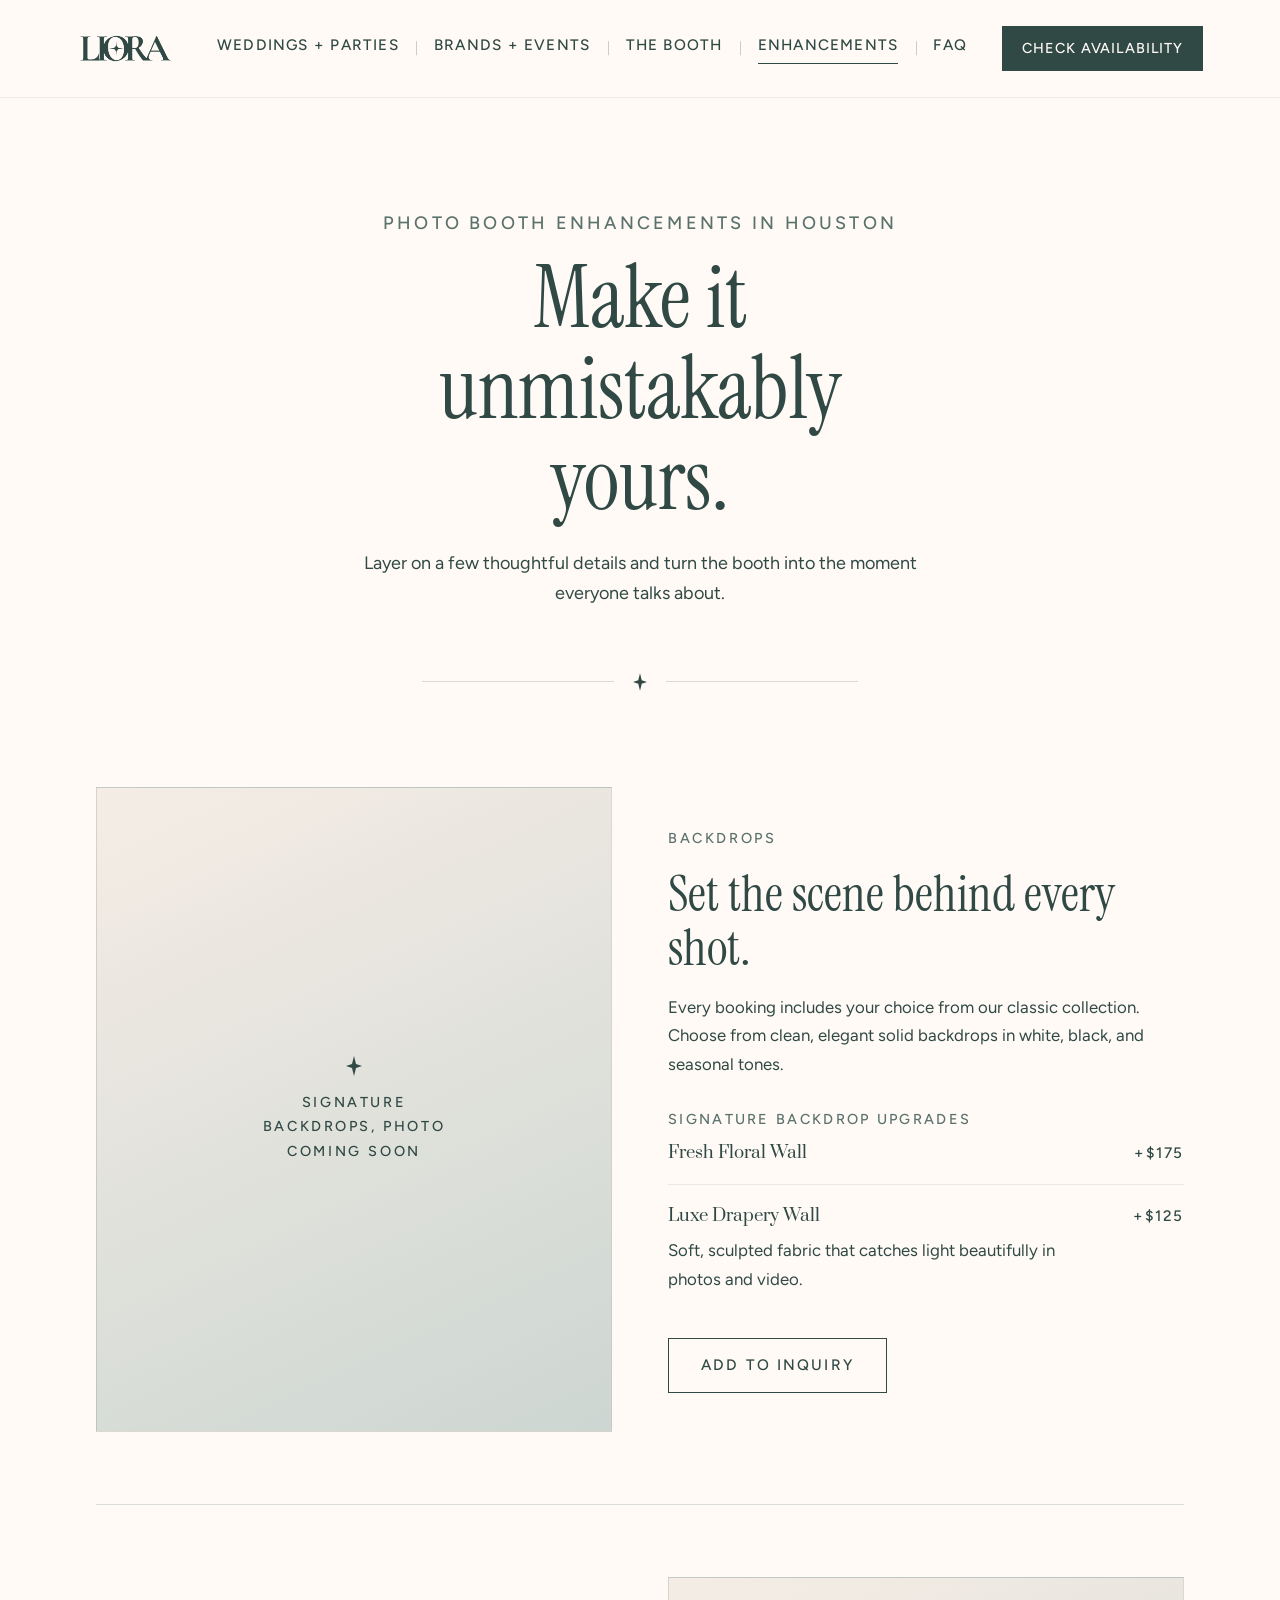
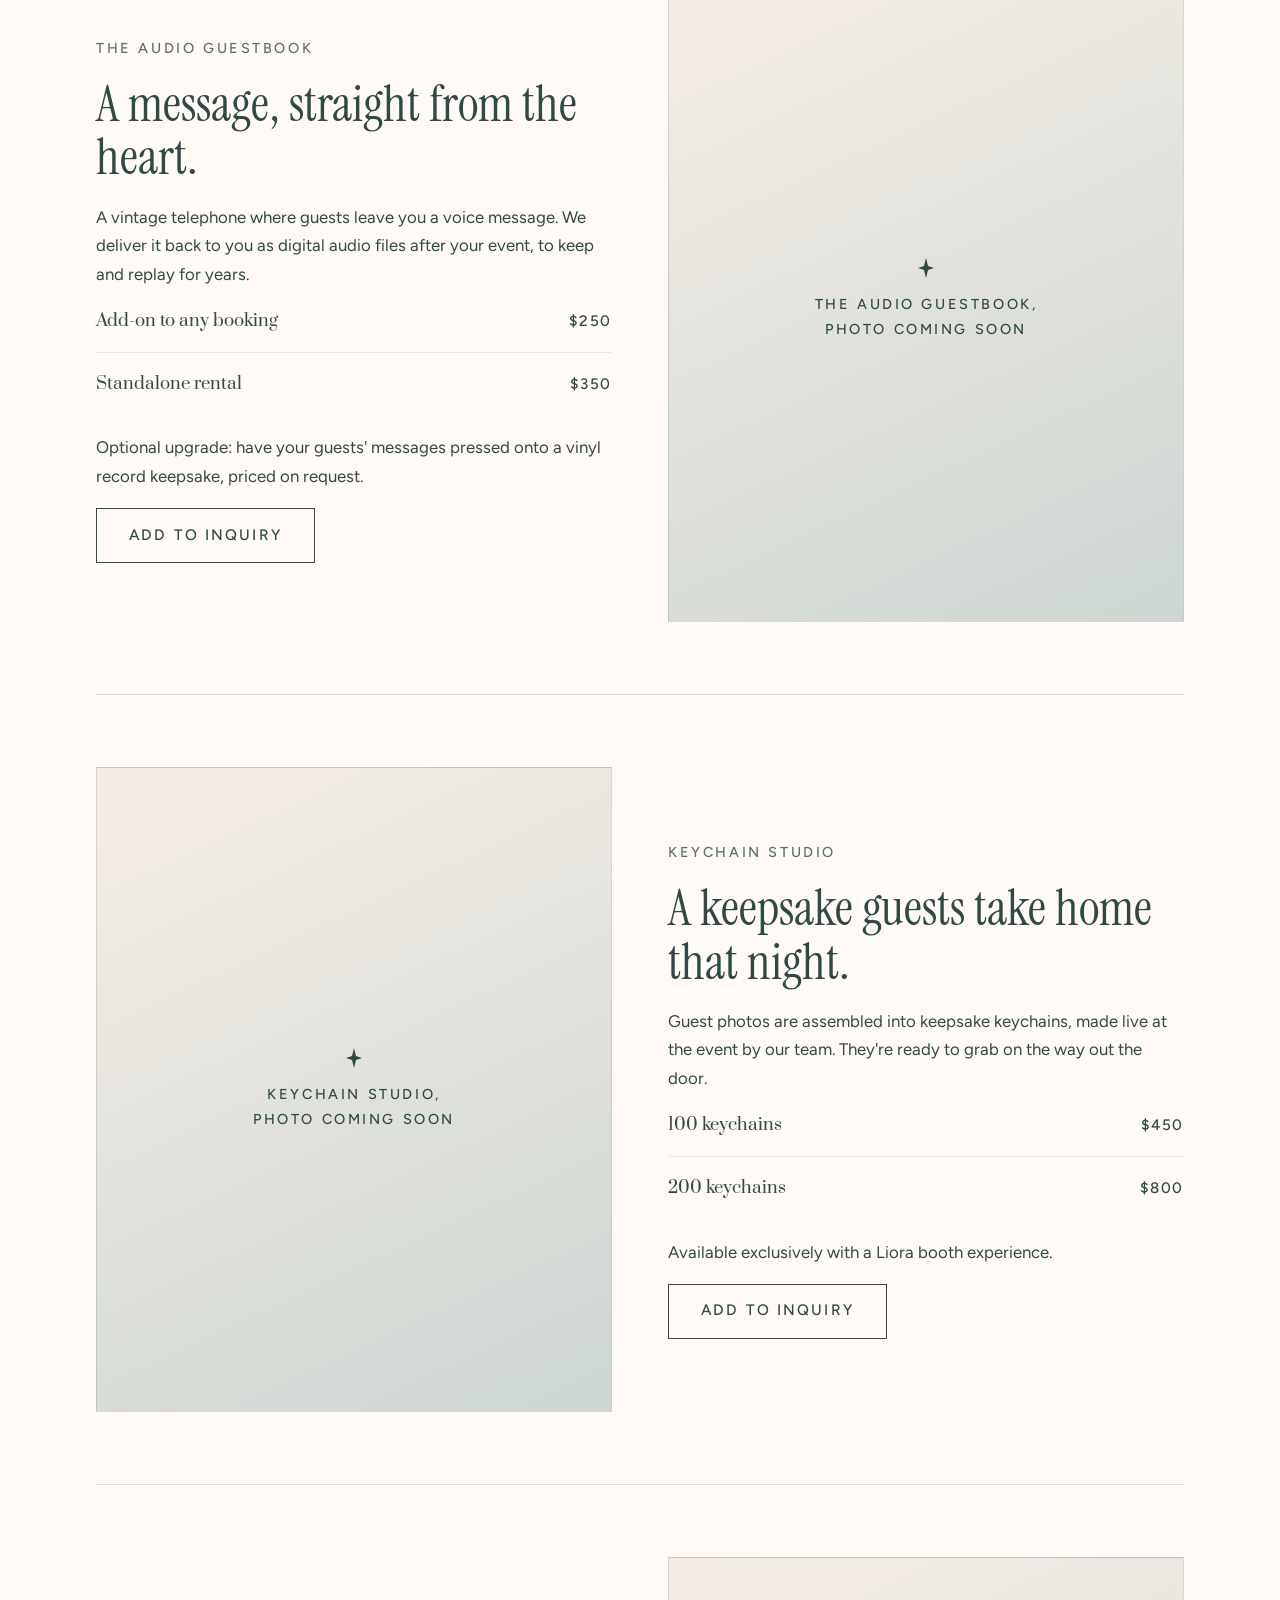
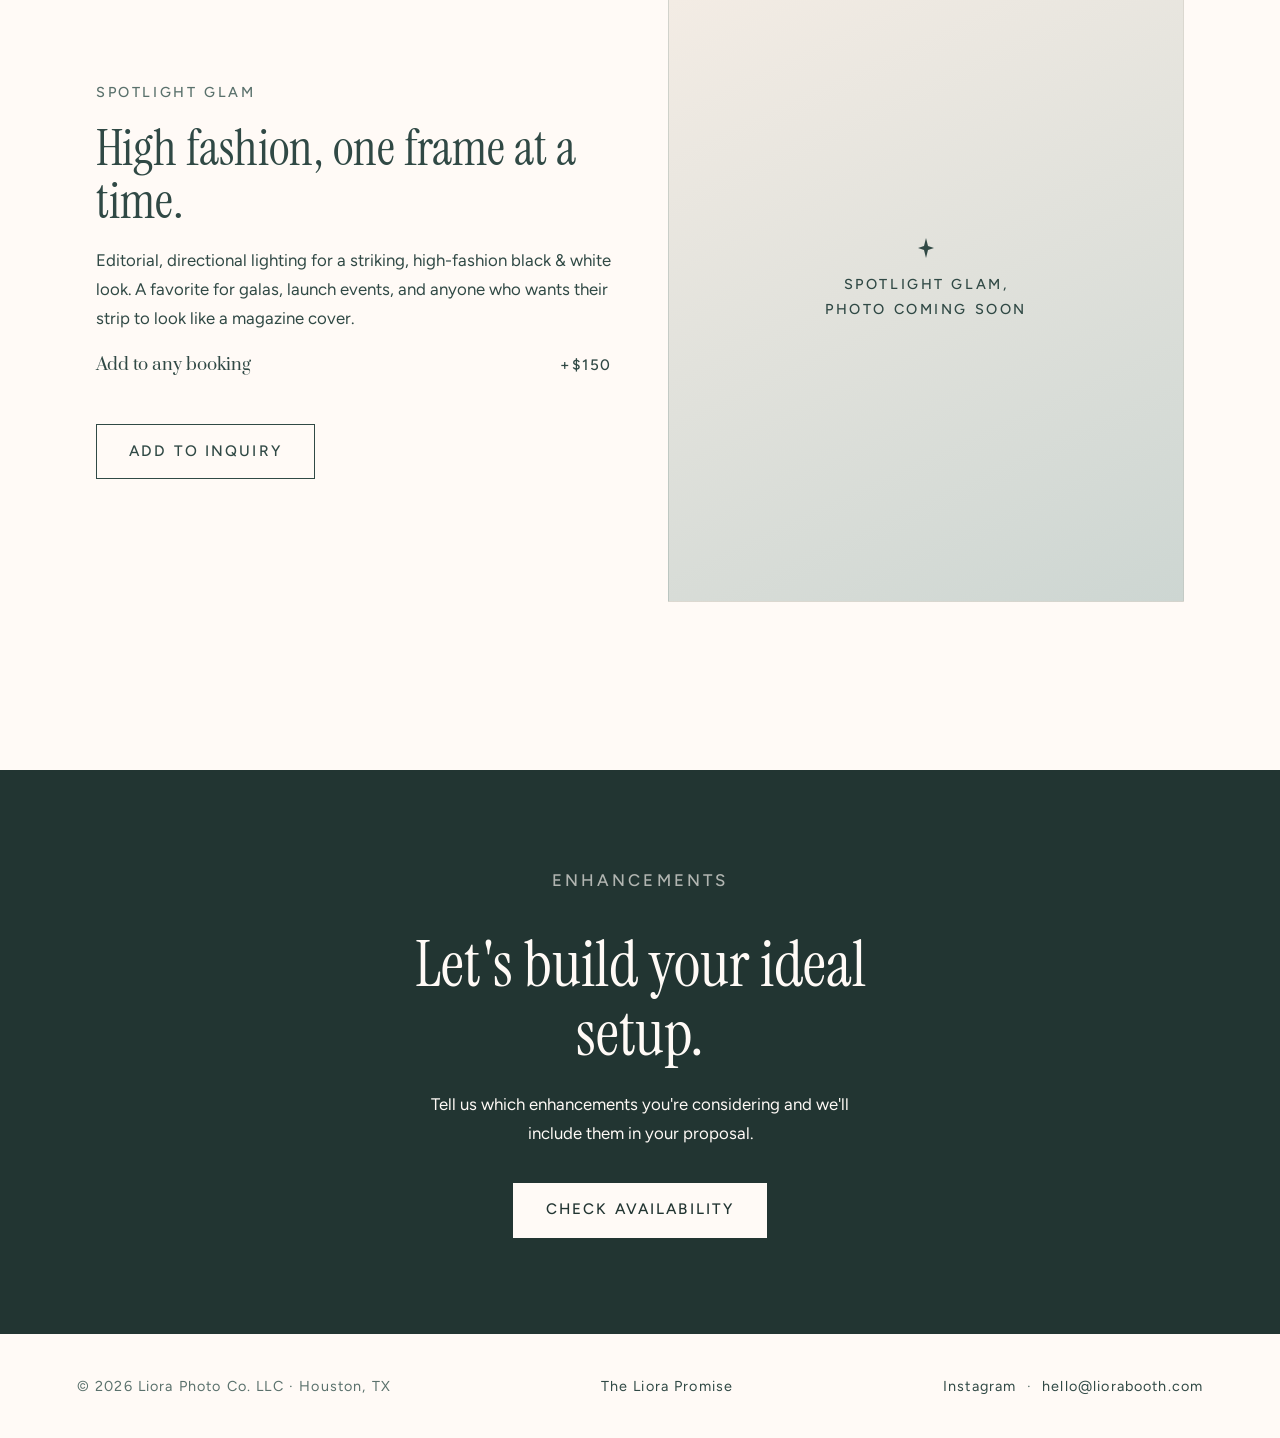
==== add-ons.html @ 831458fd "Initial commit: Liora Photo Co website Co-Authored-By: Claude Sonnet 5 <noreply@anthropic.com>" ====
<!DOCTYPE html>
<html lang="en">
<head>
<meta charset="UTF-8">
<meta name="viewport" content="width=device-width, initial-scale=1.0">
<title>Photo Booth Add-Ons Houston: Audio Guestbook, Flower Wall, Keychains | Liora Photo Co.</title>
<meta name="description" content="Customize your Houston luxury photo booth with add-ons: audio guestbook, flower wall backdrop, and keepsake keychains, all with no hidden fees.">
<meta property="og:title" content="Photo Booth Add-Ons Houston: Audio Guestbook, Flower Wall, Keychains | Liora Photo Co.">
<meta property="og:description" content="Customize your Houston luxury photo booth with add-ons: audio guestbook, flower wall backdrop, and keepsake keychains, all with no hidden fees.">
<meta property="og:type" content="website">
<!-- TODO: replace https://YOURDOMAIN.com with the live domain at deploy -->
<meta property="og:image" content="https://YOURDOMAIN.com/assets/og-image.png">
<meta name="twitter:card" content="summary_large_image">
<link rel="preconnect" href="https://fonts.googleapis.com">
<link href="https://fonts.googleapis.com/css2?family=Prata&family=Instrument+Serif:ital@0;1&family=Figtree:wght@400;500;600&display=swap" rel="stylesheet">
<link rel="stylesheet" href="styles.css">
</head>
<body>

<nav>
  <a class="nav-logo" href="index.html" aria-label="Liora Photo Co. home">
    <img src="assets/liora-logo.png" alt="Liora Photo Co. logo">
  </a>
  <div class="nav-links">
    <a href="weddings.html">Weddings + Parties</a>
    <a href="brands.html">Brands + Events</a>
    <a href="the-booth.html">The Booth</a>
    <a href="add-ons.html" aria-current="page">Enhancements</a>
    <a href="faq.html">FAQ</a>
    <a class="btn" href="contact.html">Check availability</a>
  </div>
</nav>

<header class="page-header">
  <p class="eyebrow">Photo Booth Enhancements in Houston</p>
  <h1 class="serif">Make it unmistakably yours.</h1>
  <p>Layer on a few thoughtful details and turn the booth into the moment everyone talks about.</p>
</header>

<div class="divider" aria-hidden="true">
  <svg viewBox="0 0 24 30"><path d="M12 0 L15 12 L24 15 L15 18 L12 30 L9 18 L0 15 L9 12 Z" fill="#304945"/></svg>
</div>

<section>
  <div class="enh-list">

    <div class="enh-row">
      <!-- Replace this div with <img src="..." alt="Fresh floral backdrop wall" class="enh-visual"> when photography is ready -->
      <div class="enh-visual" aria-hidden="true">
        <svg viewBox="0 0 24 30"><path d="M12 0 L15 12 L24 15 L15 18 L12 30 L9 18 L0 15 L9 12 Z" fill="#304945"/></svg>
        <span>Signature Backdrops, photo coming soon</span>
      </div>
      <div class="enh-copy">
        <p class="eyebrow">Backdrops</p>
        <h2>Set the scene behind every shot.</h2>
        <p>Every booking includes your choice from our classic collection. Choose from clean, elegant solid backdrops in white, black, and seasonal tones.</p>

        <p class="sub-label">Signature Backdrop Upgrades</p>
        <div class="enh-tiers">
          <div class="enh-tier">
            <div class="enh-tier-name">Fresh Floral Wall</div>
            <div class="enh-tier-price">+$175</div>
          </div>
          <div class="enh-tier">
            <div class="enh-tier-name">
              Luxe Drapery Wall
              <span class="sub">Soft, sculpted fabric that catches light beautifully in photos and video.</span>
            </div>
            <div class="enh-tier-price">+$125</div>
          </div>
        </div>

        <a class="btn btn-ghost" href="contact.html">Add to inquiry</a>
      </div>
    </div>

    <div class="enh-row">
      <!-- Replace this div with <img src="..." alt="Vintage audio guestbook telephone" class="enh-visual"> when photography is ready -->
      <div class="enh-visual" aria-hidden="true">
        <svg viewBox="0 0 24 30"><path d="M12 0 L15 12 L24 15 L15 18 L12 30 L9 18 L0 15 L9 12 Z" fill="#304945"/></svg>
        <span>The Audio Guestbook, photo coming soon</span>
      </div>
      <div class="enh-copy">
        <p class="eyebrow">The Audio Guestbook</p>
        <h2>A message, straight from the heart.</h2>
        <p>A vintage telephone where guests leave you a voice message. We deliver it back to you as digital audio files after your event, to keep and replay for years.</p>

        <div class="enh-tiers">
          <div class="enh-tier">
            <div class="enh-tier-name">Add-on to any booking</div>
            <div class="enh-tier-price">$250</div>
          </div>
          <div class="enh-tier">
            <div class="enh-tier-name">Standalone rental</div>
            <div class="enh-tier-price">$350</div>
          </div>
        </div>
        <p class="enh-note">Optional upgrade: have your guests' messages pressed onto a vinyl record keepsake, priced on request.</p>

        <a class="btn btn-ghost" href="contact.html">Add to inquiry</a>
      </div>
    </div>

    <div class="enh-row">
      <!-- Replace this div with <img src="..." alt="Keychain Studio keepsakes" class="enh-visual"> when photography is ready -->
      <div class="enh-visual" aria-hidden="true">
        <svg viewBox="0 0 24 30"><path d="M12 0 L15 12 L24 15 L15 18 L12 30 L9 18 L0 15 L9 12 Z" fill="#304945"/></svg>
        <span>Keychain Studio, photo coming soon</span>
      </div>
      <div class="enh-copy">
        <p class="eyebrow">Keychain Studio</p>
        <h2>A keepsake guests take home that night.</h2>
        <p>Guest photos are assembled into keepsake keychains, made live at the event by our team. They're ready to grab on the way out the door.</p>

        <div class="enh-tiers">
          <div class="enh-tier">
            <div class="enh-tier-name">100 keychains</div>
            <div class="enh-tier-price">$450</div>
          </div>
          <div class="enh-tier">
            <div class="enh-tier-name">200 keychains</div>
            <div class="enh-tier-price">$800</div>
          </div>
        </div>
        <p class="enh-note">Available exclusively with a Liora booth experience.</p>

        <a class="btn btn-ghost" href="contact.html">Add to inquiry</a>
      </div>
    </div>

    <div class="enh-row">
      <!-- Replace this div with <img src="..." alt="Spotlight Glam editorial lighting" class="enh-visual"> when photography is ready -->
      <div class="enh-visual" aria-hidden="true">
        <svg viewBox="0 0 24 30"><path d="M12 0 L15 12 L24 15 L15 18 L12 30 L9 18 L0 15 L9 12 Z" fill="#304945"/></svg>
        <span>Spotlight Glam, photo coming soon</span>
      </div>
      <div class="enh-copy">
        <p class="eyebrow">Spotlight Glam</p>
        <h2>High fashion, one frame at a time.</h2>
        <p>Editorial, directional lighting for a striking, high-fashion black &amp; white look. A favorite for galas, launch events, and anyone who wants their strip to look like a magazine cover.</p>

        <div class="enh-tiers">
          <div class="enh-tier">
            <div class="enh-tier-name">Add to any booking</div>
            <div class="enh-tier-price">+$150</div>
          </div>
        </div>

        <a class="btn btn-ghost" href="contact.html">Add to inquiry</a>
      </div>
    </div>

  </div>
</section>

<section class="cta-band">
  <p class="eyebrow">Enhancements</p>
  <h2>Let's build your ideal setup.</h2>
  <p>Tell us which enhancements you're considering and we'll include them in your proposal.</p>
  <a class="btn" href="contact.html">Check availability</a>
</section>

<footer>
  <span>© 2026 Liora Photo Co. LLC · Houston, TX</span>
  <span><a href="index.html#liora-promise">The Liora Promise</a></span>
  <span><a href="#">Instagram</a> &nbsp;·&nbsp; <a href="mailto:hello@liorabooth.com">hello@liorabooth.com</a></span>
</footer>

</body>
</html>
---- styles.css ----
/* ==========================================================================
   Liora Photo Co. — shared styles
   ========================================================================== */
:root {
  --green: #304945;
  --green-deep: #223532;
  --cream: #fffaf6;
  --cream-dim: #f5ede5;
  --sage: #8fa39e;
  --ink-muted: #5a716c;
  --font-display: 'Instrument Serif', serif;
  --font-serif: 'Prata', serif;
}
* { margin: 0; padding: 0; box-sizing: border-box; }
html { scroll-behavior: smooth; }
body {
  background: var(--cream);
  color: var(--green);
  font-family: 'Figtree', sans-serif;
  font-weight: 400;
  font-size: 1.05rem;
  line-height: 1.7;
  -webkit-font-smoothing: antialiased;
  overflow-x: hidden;
}
.serif { font-family: 'Prata', serif; font-weight: 400; }
.eyebrow {
  font-size: 0.9rem;
  letter-spacing: 0.18em;
  text-transform: uppercase;
  font-weight: 500;
  color: var(--ink-muted);
}

/* ---------- NAV ---------- */
nav {
  display: flex;
  justify-content: space-between;
  align-items: center;
  padding: 1.6rem 6vw;
  position: sticky;
  top: 0;
  background: rgba(255,250,246,0.92);
  backdrop-filter: blur(8px);
  z-index: 50;
  border-bottom: 1px solid rgba(48,73,69,0.08);
}
.nav-logo {
  display: flex;
  align-items: center;
  text-decoration: none;
}
.nav-logo img {
  height: 1.9rem;
  width: auto;
  display: block;
}
.nav-links { display: flex; gap: 2.2rem; align-items: center; }
.nav-links a {
  color: var(--green);
  text-decoration: none;
  font-size: 0.95rem;
  letter-spacing: 0.08em;
  text-transform: uppercase;
  font-weight: 500;
  position: relative;
  padding-bottom: 0.3rem;
  white-space: nowrap;
}
.nav-links a:not(.btn):not(:first-child)::before {
  content: '';
  position: absolute;
  left: -1.1rem;
  top: 50%;
  transform: translateY(-50%);
  width: 1px;
  height: 0.85rem;
  background: rgba(48,73,69,0.25);
}
.nav-links a:not(.btn)[aria-current="page"] {
  border-bottom: 1px solid var(--green);
}
.nav-links a.btn { color: var(--cream); }
.nav-links a.btn:hover { color: var(--green); }
.nav-links .btn { padding: 0.6rem 1.2rem; font-size: 0.9rem; letter-spacing: 0.06em; }
.btn {
  display: inline-block;
  background: var(--green);
  color: var(--cream);
  padding: 0.85rem 2rem;
  text-decoration: none;
  font-size: 0.95rem;
  letter-spacing: 0.14em;
  text-transform: uppercase;
  font-weight: 500;
  border: 1px solid var(--green);
  transition: background 0.3s, color 0.3s;
}
.btn:hover { background: transparent; color: var(--green); }
.btn-ghost {
  background: transparent;
  color: var(--green);
}
.btn-ghost:hover { background: var(--green); color: var(--cream); }

/* ---------- HERO (home) ---------- */
.hero {
  min-height: 88vh;
  display: flex;
  flex-direction: column;
  justify-content: center;
  align-items: center;
  text-align: center;
  padding: 4rem 6vw 5rem;
  position: relative;
}
.hero-logo {
  width: clamp(15rem, 42vw, 30rem);
  height: auto;
  display: block;
}
.hero-tag {
  margin-top: 1.8rem;
  font-size: clamp(1.05rem, 2vw, 1.2rem);
  max-width: 34rem;
  color: var(--green);
}
.hero-loc {
  margin-top: 0.8rem;
}
.hero-cta { margin-top: 2.6rem; display: flex; gap: 1rem; flex-wrap: wrap; justify-content: center; }

/* ---------- HERO FORK (home — choose your path) ---------- */
.hero-fork {
  margin-top: 3.2rem;
  display: grid;
  grid-template-columns: 1fr 1fr;
  gap: 1.4rem;
  width: 100%;
  max-width: 44rem;
}
.fork-card {
  border: 1px solid rgba(48,73,69,0.25);
  padding: 2.4rem 1.6rem;
  text-decoration: none;
  color: var(--green);
  display: flex;
  flex-direction: column;
  align-items: center;
  gap: 0.6rem;
  transition: background 0.3s, color 0.3s, border-color 0.3s;
}
.fork-card h3 {
  font-size: clamp(1.3rem, 2.6vw, 1.7rem);
  font-weight: 400;
}
.fork-card .fork-sub {
  font-size: 0.95rem;
  line-height: 1.5;
  text-align: center;
  max-width: 19rem;
}
.fork-card .fork-arrow {
  margin-top: 0.4rem;
  font-size: 0.95rem;
  letter-spacing: 0.06em;
  transition: transform 0.3s;
}
.fork-card:hover {
  background: var(--green);
  color: var(--cream);
  border-color: var(--green);
}
.fork-card:hover .eyebrow { color: rgba(255,250,246,0.72); }
.fork-card:hover .fork-arrow { transform: translateX(4px); }

/* ---------- STAR DIVIDER ---------- */
.divider {
  display: flex;
  align-items: center;
  justify-content: center;
  gap: 1.2rem;
  padding: 0 6vw;
}
.divider::before, .divider::after {
  content: '';
  height: 1px;
  background: rgba(48,73,69,0.18);
  flex: 1;
  max-width: 12rem;
}
.divider svg { width: 14px; height: 18px; flex-shrink: 0; }

/* ---------- MARQUEE (reusable infinite scroller) ---------- */
.marquee {
  overflow: hidden;
  background: var(--green);
  padding: 1.3rem 0;
}
.marquee-track {
  display: flex;
  width: max-content;
  animation: marquee-scroll 30s linear infinite;
}
.marquee:hover .marquee-track,
.marquee:focus-within .marquee-track {
  animation-play-state: paused;
}
.marquee-item {
  display: flex;
  align-items: center;
  flex-shrink: 0;
  font-family: var(--font-display);
  font-style: italic;
  font-size: clamp(1.3rem, 2.8vw, 2rem);
  color: var(--cream);
  padding-right: 2.5rem;
  white-space: nowrap;
}
@keyframes marquee-scroll {
  from { transform: translateX(0); }
  to { transform: translateX(-50%); }
}

/* ---------- CLIENT REVIEWS (dark band, disabled until real reviews exist) ---------- */
.reviews-marquee { background: var(--green-deep); padding: 5.5rem 0; }
.reviews-marquee .section-head .eyebrow { color: rgba(255,250,246,0.7); }
.reviews-marquee .section-head h2 { color: var(--cream); }
.reviews-marquee .marquee { background: transparent; padding: 1rem 0 0; }
.review-slide {
  font-family: var(--font-serif);
  font-size: 1.15rem;
  line-height: 1.5;
  color: var(--cream);
  padding: 0 3rem;
  max-width: 32rem;
  flex-shrink: 0;
  white-space: normal;
}
.review-slide .attribution {
  display: block;
  margin-top: 0.9rem;
  font-family: 'Figtree', sans-serif;
  font-weight: 500;
  font-size: 0.9rem;
  letter-spacing: 0.14em;
  text-transform: uppercase;
  color: rgba(255,250,246,0.7);
}

/* ---------- SECTIONS ---------- */
section { padding: 6rem 6vw; }
.section-head { text-align: center; margin-bottom: 3.5rem; }
.section-head h2 {
  font-family: var(--font-display);
  font-size: clamp(2.2rem, 5.5vw, 4.2rem);
  line-height: 1.05;
  margin-top: 0.9rem;
  font-weight: 400;
}

/* ---------- PAGE HEADER (interior pages) ---------- */
.page-header {
  padding: 5.5rem 6vw 4rem;
  text-align: center;
  max-width: 46rem;
  margin: 0 auto;
}
.page-header h1 {
  font-family: var(--font-display);
  font-weight: 400;
  font-size: clamp(2.8rem, 7vw, 5.4rem);
  margin-top: 0.9rem;
  line-height: 1.05;
}
.page-header p {
  margin-top: 1.4rem;
  font-size: clamp(1.05rem, 1.6vw, 1.125rem);
}

/* ---------- GIANT WORD HERO (faq) ---------- */
.giant-hero {
  padding: 5rem 6vw 3rem;
  text-align: center;
}
.giant-hero .giant-word {
  font-family: var(--font-display);
  font-weight: 400;
  font-size: clamp(5.5rem, 26vw, 14rem);
  line-height: 0.85;
  color: var(--green);
}
.giant-hero .giant-subhead {
  font-family: var(--font-serif);
  font-weight: 400;
  font-size: clamp(1.5rem, 3.4vw, 2.2rem);
  margin-top: 1.2rem;
}
.giant-hero .giant-lead {
  margin-top: 1.3rem;
  max-width: 34rem;
  margin-left: auto;
  margin-right: auto;
  font-size: 1.05rem;
}

/* ---------- SPLIT HERO (image/text hero, e.g. contact) ---------- */
.split-hero {
  display: grid;
  grid-template-columns: 1fr 1fr;
  min-height: 62vh;
}
.split-hero-content {
  display: flex;
  flex-direction: column;
  justify-content: center;
  padding: 4rem 5vw;
}
.split-hero-content h1 {
  font-family: var(--font-display);
  font-weight: 400;
  font-size: clamp(2.6rem, 6vw, 4.8rem);
  line-height: 1.05;
  margin-top: 0.6rem;
}
.split-hero-content p {
  margin-top: 1.3rem;
  max-width: 30rem;
  font-size: 1.05rem;
}
.split-hero-visual {
  background: linear-gradient(155deg, var(--cream-dim), #cdd6d2);
  display: flex;
  flex-direction: column;
  align-items: center;
  justify-content: center;
  gap: 0.9rem;
  text-align: center;
  padding: 2rem;
  border-left: 1px solid rgba(48,73,69,0.12);
}
.split-hero-visual svg { width: 18px; height: 22px; }
.split-hero-visual span {
  font-size: 0.9rem;
  font-weight: 500;
  letter-spacing: 0.18em;
  text-transform: uppercase;
  color: var(--green);
  max-width: 16rem;
}

/* ---------- THE BOOTH ---------- */
.booth {
  display: grid;
  grid-template-columns: 1fr 1fr;
  gap: 4rem;
  align-items: center;
  max-width: 68rem;
  margin: 0 auto;
}
.booth-visual {
  aspect-ratio: 3 / 4;
  background: linear-gradient(160deg, var(--cream-dim), #e8ddd0);
  display: flex;
  align-items: center;
  justify-content: center;
  position: relative;
  border: 1px solid rgba(48,73,69,0.12);
}
.booth-visual span {
  font-size: 0.9rem;
  font-weight: 500;
  letter-spacing: 0.18em;
  text-transform: uppercase;
  color: var(--green);
}
.booth-copy h2 {
  font-family: var(--font-display);
  font-size: clamp(2.1rem, 4.6vw, 3.4rem);
  font-weight: 400;
  margin: 0.9rem 0 1.4rem;
  line-height: 1.08;
}
.booth-copy p { margin-bottom: 1.2rem; max-width: 30rem; }
.booth-points { list-style: none; margin: 1.8rem 0 2.2rem; }
.booth-points li {
  display: flex;
  gap: 0.8rem;
  align-items: baseline;
  margin-bottom: 0.7rem;
  font-size: 1.05rem;
}
.booth-points svg { width: 10px; height: 13px; flex-shrink: 0; transform: translateY(1px); }

/* ---------- SPEC LIST (the booth page) ---------- */
.specs {
  max-width: 68rem;
  margin: 0 auto;
  display: grid;
  grid-template-columns: repeat(2, 1fr);
  gap: 3rem 4rem;
}
.spec-item { border-top: 1px solid rgba(48,73,69,0.16); padding-top: 1rem; }
.spec-item h4 {
  font-family: 'Prata', serif;
  font-weight: 400;
  font-size: 1.1rem;
  margin-bottom: 0.5rem;
}
.spec-item p { font-size: 1.05rem; }

/* ---------- GALLERY STRIPS ---------- */
.strips-wrap { background: var(--green); }
.strips-wrap .eyebrow { color: rgba(255,250,246,0.7); }
.strips-wrap h2 { color: var(--cream); }
.strips {
  display: flex;
  gap: 2rem;
  justify-content: center;
  flex-wrap: wrap;
}
.strip {
  background: var(--cream);
  padding: 0.6rem 0.6rem 1.6rem;
  display: flex;
  flex-direction: column;
  gap: 0.55rem;
  width: 9.5rem;
  box-shadow: 0 12px 30px rgba(0,0,0,0.22);
}
.strip:nth-child(1) { transform: rotate(-2.5deg); }
.strip:nth-child(2) { transform: rotate(1.5deg) translateY(14px); }
.strip:nth-child(3) { transform: rotate(-1deg); }
.strip:nth-child(4) { transform: rotate(2.5deg) translateY(10px); }
.frame {
  aspect-ratio: 1 / 1;
  background: linear-gradient(150deg, #dcd2c6, #c9bcae);
  display: flex;
  align-items: center;
  justify-content: center;
}
.frame.bw { background: linear-gradient(150deg, #d8d8d6, #b9b9b6); }
.strip-label {
  text-align: center;
  font-size: 0.9rem;
  letter-spacing: 0.1em;
  text-transform: uppercase;
  color: var(--green);
  margin-top: 0.2rem;
  font-weight: 500;
}

/* ---------- EXPERIENCE / PACKAGES ---------- */
.pkgs {
  display: grid;
  grid-template-columns: repeat(3, 1fr);
  gap: 2rem;
  max-width: 68rem;
  margin: 0 auto;
}
.pkg {
  border: 1px solid rgba(48,73,69,0.16);
  padding: 2.6rem 2.2rem;
  text-align: center;
  display: flex;
  flex-direction: column;
  transition: border-color 0.3s;
}
.pkg:hover { border-color: var(--green); }
.pkg h3 {
  font-family: 'Prata', serif;
  font-weight: 400;
  font-size: 1.25rem;
  letter-spacing: 0.08em;
  margin: 0.8rem 0 0.4rem;
}
.pkg .for {
  font-size: 0.9rem;
  font-weight: 500;
  letter-spacing: 0.1em;
  text-transform: uppercase;
  color: var(--ink-muted);
  margin-bottom: 1.4rem;
}
.pkg ul {
  list-style: none;
  font-size: 1.05rem;
  font-weight: 500;
  margin-bottom: 2rem;
  flex: 1;
}
.pkg li { padding: 0.45rem 0; border-bottom: 1px solid rgba(48,73,69,0.08); }
.pkg li:last-child { border-bottom: none; }
.pkg .from {
  font-size: 0.95rem;
  letter-spacing: 0.1em;
  text-transform: uppercase;
  margin-bottom: 1.2rem;
  color: var(--green);
  font-weight: 500;
}
.pkg .scope-note {
  font-size: 1.05rem;
  margin-top: -0.7rem;
  margin-bottom: 1.2rem;
}

/* ---------- PACKAGE CARD (editorial: pill tab + footer band) ---------- */
.pkg-card {
  position: relative;
  margin-top: 1.2rem;
  border: 1px solid rgba(48,73,69,0.35);
  border-radius: 1.5rem;
  display: flex;
  flex-direction: column;
  background: var(--cream);
  transition: border-color 0.3s;
}
.pkg-card:hover { border-color: var(--green); }
.pkg-tab {
  position: absolute;
  top: 0;
  left: 50%;
  transform: translate(-50%, -50%);
  background: var(--cream);
  border: 1px solid var(--green);
  border-radius: 999px;
  padding: 0.55rem 1.5rem;
  font-family: var(--font-serif);
  font-size: 1rem;
  white-space: nowrap;
  color: var(--green);
  z-index: 2;
}
.pkg-card-body {
  padding: 2.8rem 2.2rem 2rem;
  display: flex;
  flex-direction: column;
  flex: 1;
  text-align: center;
}
.pkg-card-body .for {
  font-size: 0.9rem;
  font-weight: 500;
  letter-spacing: 0.1em;
  text-transform: uppercase;
  color: var(--ink-muted);
  margin-bottom: 1.4rem;
}
.pkg-card-body ul { list-style: none; font-size: 1.05rem; font-weight: 500; margin-bottom: 2rem; flex: 1; }
.pkg-card-body li { padding: 0.45rem 0; border-bottom: 1px solid rgba(48,73,69,0.08); }
.pkg-card-body li:last-child { border-bottom: none; }
.pkg-card-body .proposal-line {
  font-size: 1.05rem;
  font-family: var(--font-serif);
  margin-bottom: 0.5rem;
}
.pkg-card-body .scope-note {
  font-size: 1.05rem;
  margin-bottom: 1.4rem;
}
.pkg-footer-band {
  background: var(--green);
  color: var(--cream);
  text-align: center;
  padding: 0.9rem 1rem;
  font-size: 0.95rem;
  letter-spacing: 0.14em;
  text-transform: uppercase;
  font-weight: 500;
  border-bottom-left-radius: 1.4rem;
  border-bottom-right-radius: 1.4rem;
}

/* ---------- LIORA PROMISE ---------- */
.promise {
  display: grid;
  grid-template-columns: repeat(3, 1fr);
  gap: 3rem;
  max-width: 68rem;
  margin: 0 auto;
}
.promise-item { text-align: center; }
.promise-item svg { width: 14px; height: 18px; margin: 0 auto 1.2rem; display: block; }
.promise-item h3 {
  font-family: 'Prata', serif;
  font-weight: 400;
  font-size: 1.2rem;
  margin-bottom: 0.8rem;
}
.promise-item p { font-size: 1.05rem; max-width: 22rem; margin: 0 auto; }

/* ---------- ENHANCEMENTS ---------- */
.enh-list { max-width: 68rem; margin: 0 auto; }
.enh-row {
  display: grid;
  grid-template-columns: 1fr 1fr;
  gap: 3.5rem;
  align-items: center;
  padding: 4.5rem 0;
}
.enh-row:first-child { padding-top: 0; }
.enh-row + .enh-row { border-top: 1px solid rgba(48,73,69,0.16); }
.enh-row:nth-of-type(even) .enh-visual { order: 2; }
.enh-visual {
  aspect-ratio: 4 / 5;
  width: 100%;
  display: flex;
  flex-direction: column;
  align-items: center;
  justify-content: center;
  gap: 0.9rem;
  text-align: center;
  padding: 1.5rem;
  background: linear-gradient(155deg, var(--cream-dim), #cdd6d2);
  border: 1px solid rgba(48,73,69,0.12);
  object-fit: cover;
}
.enh-visual svg { width: 16px; height: 20px; flex-shrink: 0; }
.enh-visual span {
  font-size: 0.9rem;
  font-weight: 500;
  letter-spacing: 0.18em;
  text-transform: uppercase;
  color: var(--green);
  max-width: 14rem;
}
.enh-copy h2 {
  font-family: var(--font-display);
  font-weight: 400;
  font-size: clamp(2rem, 4.2vw, 3.1rem);
  line-height: 1.08;
  margin: 0.7rem 0 1.1rem;
}
.enh-copy p { margin-bottom: 1.1rem; max-width: 40rem; }
.enh-copy .sub-label {
  font-size: 0.9rem;
  font-weight: 500;
  letter-spacing: 0.16em;
  text-transform: uppercase;
  color: var(--ink-muted);
  margin: 1.8rem 0 0.4rem;
}
.enh-tiers { margin: 0.4rem 0 1.8rem; }
.enh-tier {
  display: flex;
  justify-content: space-between;
  align-items: baseline;
  gap: 1.5rem;
  padding: 1rem 0;
  border-top: 1px solid rgba(48,73,69,0.1);
}
.enh-tier:first-child { border-top: none; padding-top: 0; }
.enh-tier-name {
  font-family: 'Prata', serif;
  font-weight: 400;
  font-size: 1.05rem;
}
.enh-tier-name span.sub {
  display: block;
  font-family: 'Figtree', sans-serif;
  font-weight: 400;
  font-size: 1.05rem;
  margin-top: 0.35rem;
  letter-spacing: normal;
  text-transform: none;
}
.enh-tier-price {
  font-size: 0.95rem;
  letter-spacing: 0.1em;
  text-transform: uppercase;
  font-weight: 500;
  white-space: nowrap;
  padding-top: 0.2rem;
}
.enh-note { font-size: 1.05rem; margin-top: -0.6rem; margin-bottom: 1.6rem; }

/* ---------- HOW TO BOOK (steps) ---------- */
.steps {
  display: grid;
  grid-template-columns: repeat(3, 1fr);
  gap: 3rem;
  max-width: 68rem;
  margin: 0 auto;
  counter-reset: step;
}
.step { text-align: center; position: relative; }
.step-num {
  width: 2.6rem;
  height: 2.6rem;
  border: 1px solid var(--green);
  border-radius: 50%;
  display: flex;
  align-items: center;
  justify-content: center;
  margin: 0 auto 1.2rem;
  font-family: 'Prata', serif;
  font-size: 1.05rem;
}
.step h3 {
  font-family: 'Prata', serif;
  font-weight: 400;
  font-size: 1.2rem;
  margin-bottom: 0.6rem;
}
.step p { font-size: 1.05rem; max-width: 20rem; margin: 0 auto; }

/* ---------- FAQ ACCORDION ---------- */
.faq-list { max-width: 44rem; margin: 0 auto; }
.faq-item {
  border-bottom: 1px solid rgba(48,73,69,0.16);
  padding: 1.6rem 0;
}
.faq-item summary {
  font-family: 'Prata', serif;
  font-size: 1.1rem;
  cursor: pointer;
  list-style: none;
  display: flex;
  justify-content: space-between;
  align-items: center;
  gap: 1rem;
}
.faq-item summary::-webkit-details-marker { display: none; }
.faq-item summary::after {
  content: '+';
  font-family: 'Figtree', sans-serif;
  font-size: 1.4rem;
  font-weight: 400;
  flex-shrink: 0;
  transition: transform 0.25s;
}
.faq-item[open] summary::after { transform: rotate(45deg); }
.faq-item p {
  margin-top: 1rem;
  font-size: 1.05rem;
  max-width: 38rem;
}

/* ---------- CONTACT FORM ---------- */
.form-wrap { max-width: 38rem; margin: 0 auto; }
.field { margin-bottom: 1.6rem; }
.field label {
  display: block;
  font-size: 0.9rem;
  font-weight: 500;
  letter-spacing: 0.14em;
  text-transform: uppercase;
  color: var(--green);
  margin-bottom: 0.5rem;
}
.field input,
.field select,
.field textarea {
  width: 100%;
  background: transparent;
  border: none;
  border-bottom: 1px solid rgba(48,73,69,0.3);
  padding: 0.6rem 0.1rem;
  font-family: 'Figtree', sans-serif;
  font-size: 1.05rem;
  color: var(--green);
  font-weight: 400;
}
.field textarea { resize: vertical; min-height: 6rem; }
.field input:focus,
.field select:focus,
.field textarea:focus {
  outline: none;
  border-bottom-color: var(--green);
}
.field input::placeholder,
.field textarea::placeholder {
  color: var(--ink-muted);
  opacity: 1;
}
.field-row { display: grid; grid-template-columns: 1fr 1fr; gap: 1.6rem; }
.form-note { font-size: 1.05rem; margin-top: -0.4rem; margin-bottom: 2rem; }

/* ---------- CTA BAND ---------- */
.cta-band {
  background: var(--green-deep);
  text-align: center;
  color: var(--cream);
}
.cta-band h2 {
  font-family: var(--font-display);
  font-weight: 400;
  font-size: clamp(2.2rem, 5.5vw, 4rem);
  max-width: 32rem;
  margin: 1rem auto 1.4rem;
  line-height: 1.08;
}
.cta-band p { max-width: 28rem; margin: 0 auto 2.2rem; font-size: 1.05rem; }
.cta-band .btn { background: var(--cream); color: var(--green-deep); border-color: var(--cream); }
.cta-band .btn:hover { background: transparent; color: var(--cream); }
.cta-band .eyebrow { color: rgba(255,250,246,0.65); }

/* ---------- FOOTER ---------- */
footer {
  padding: 2.5rem 6vw;
  display: flex;
  justify-content: space-between;
  align-items: center;
  font-size: 0.9rem;
  letter-spacing: 0.08em;
  color: var(--ink-muted);
  flex-wrap: wrap;
  gap: 1rem;
}
footer a { color: var(--green); text-decoration: none; }

/* ---------- RESPONSIVE ---------- */
@media (max-width: 940px) {
  .nav-links a:not(.btn) { display: none; }
}
@media (max-width: 800px) {
  .booth { grid-template-columns: 1fr; gap: 2.5rem; }
  .pkgs { grid-template-columns: 1fr; }
  .steps { grid-template-columns: 1fr; gap: 2.5rem; }
  .promise { grid-template-columns: 1fr; gap: 2.5rem; }
  .enh-tier { flex-direction: column; gap: 0.3rem; }
  .enh-row { grid-template-columns: 1fr; gap: 1.6rem; padding: 3rem 0; }
  .enh-row:nth-of-type(even) .enh-visual { order: 0; }
  .enh-visual { aspect-ratio: 4 / 5; max-width: 22rem; margin: 0 auto; }
  .specs { grid-template-columns: 1fr; }
  .hero-fork { grid-template-columns: 1fr; }
  .field-row { grid-template-columns: 1fr; gap: 0; }
  section { padding: 4.5rem 7vw; }
  .split-hero { grid-template-columns: 1fr; min-height: auto; }
  .split-hero-visual { aspect-ratio: 4 / 3; border-left: none; border-top: 1px solid rgba(48,73,69,0.12); }
  .split-hero-content { padding: 3.5rem 7vw; }
  .pkg-card { margin-top: 1.4rem; }
  .marquee-item { font-size: 1.5rem; padding-right: 1.6rem; }
  .review-slide { padding: 0 1.6rem; font-size: 1.05rem; }
}
@media (max-width: 520px) {
  nav { padding: 1.3rem 5vw; }
  .nav-logo img { height: 1.5rem; }
  .btn { padding: 0.55rem 0.9rem; font-size: 0.9rem; letter-spacing: 0.04em; }
  .giant-hero { padding: 3.5rem 6vw 2rem; }
}
@media (prefers-reduced-motion: reduce) {
  html { scroll-behavior: auto; }
  * { transition: none !important; }
  .marquee-track { animation: none; }
}
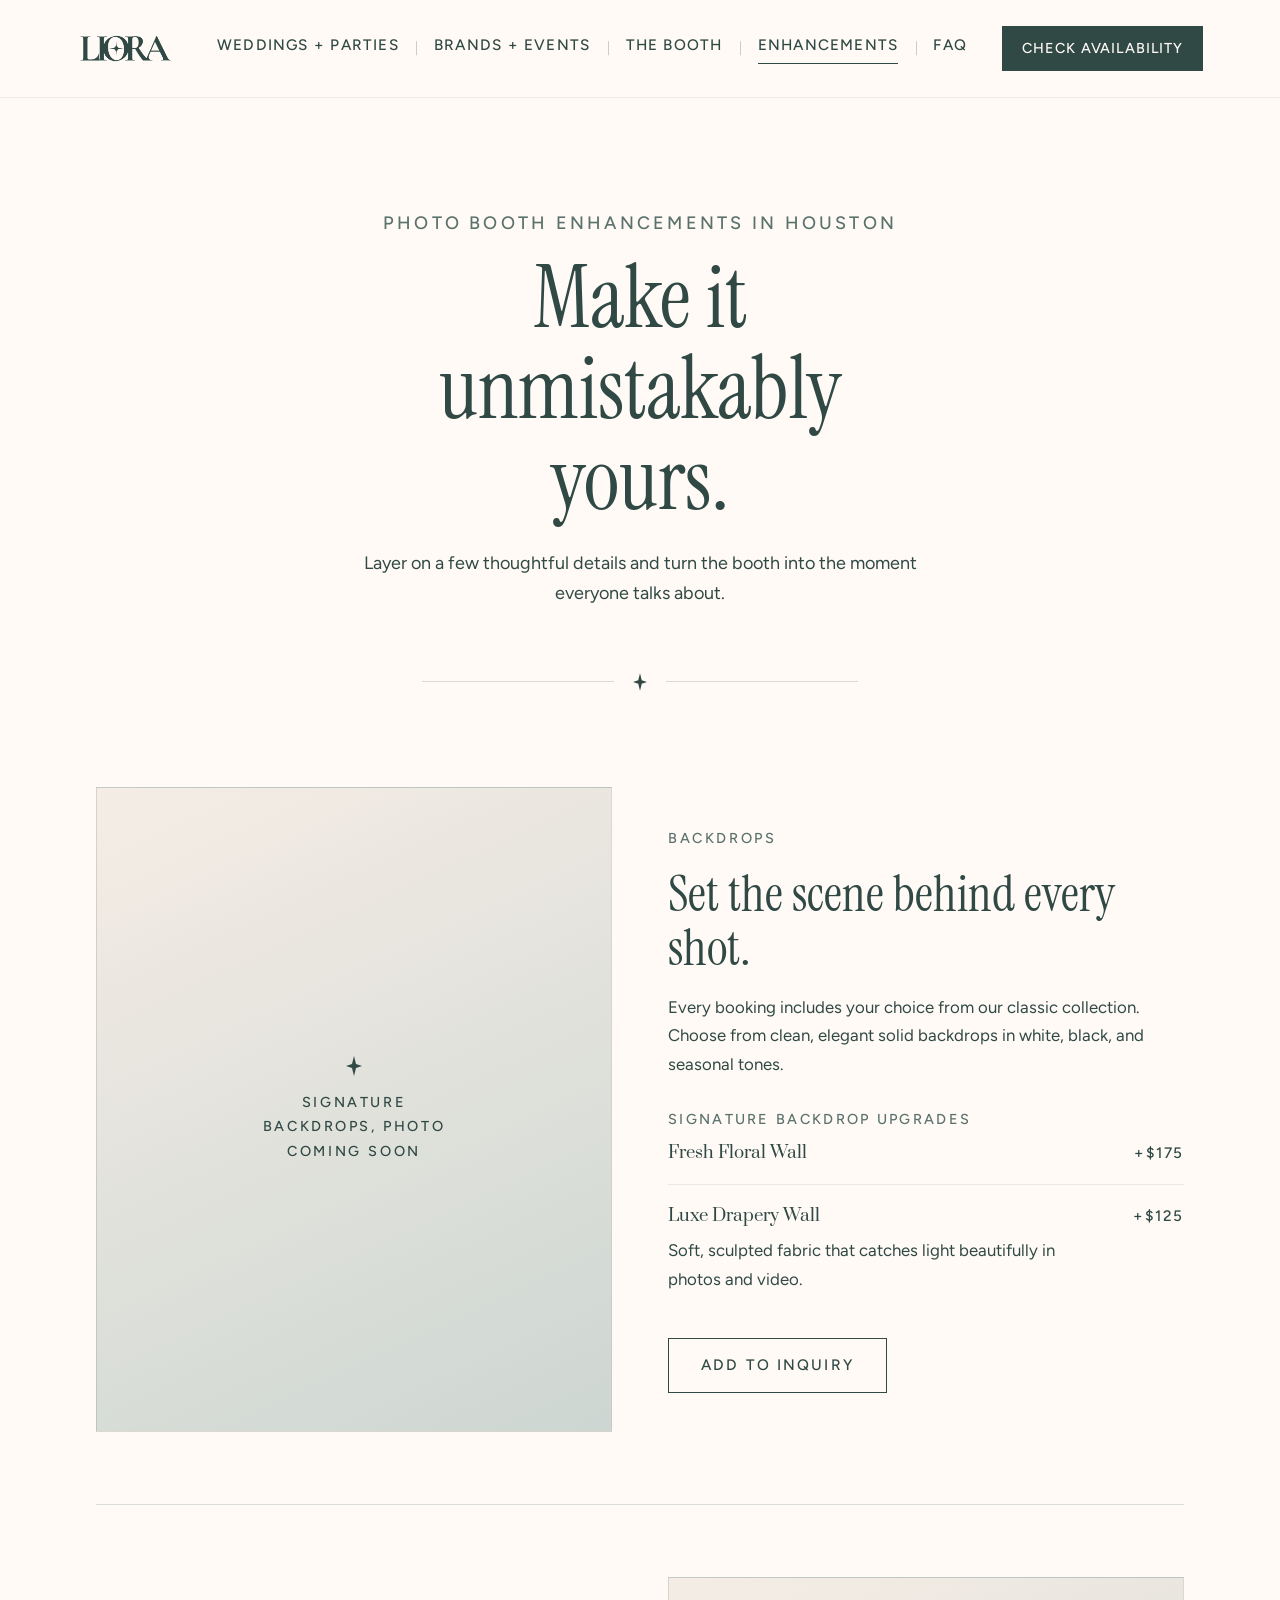
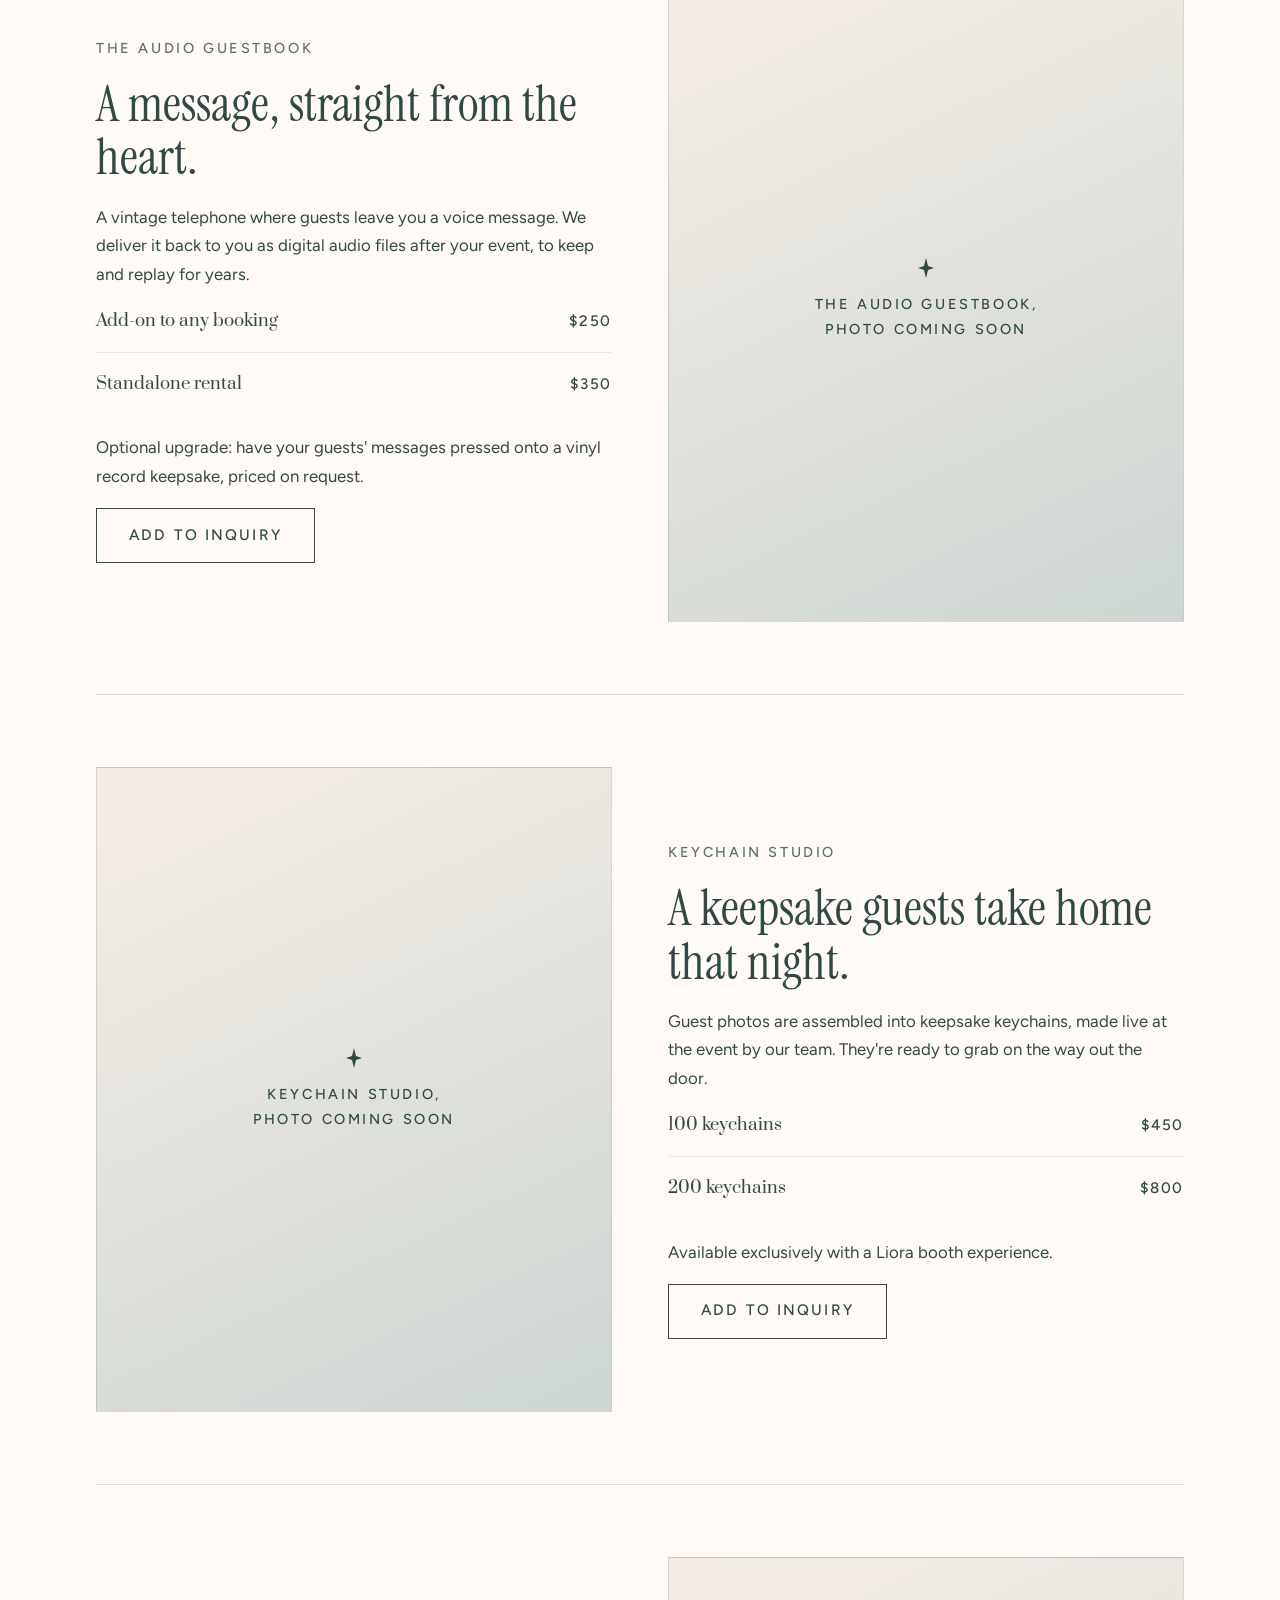
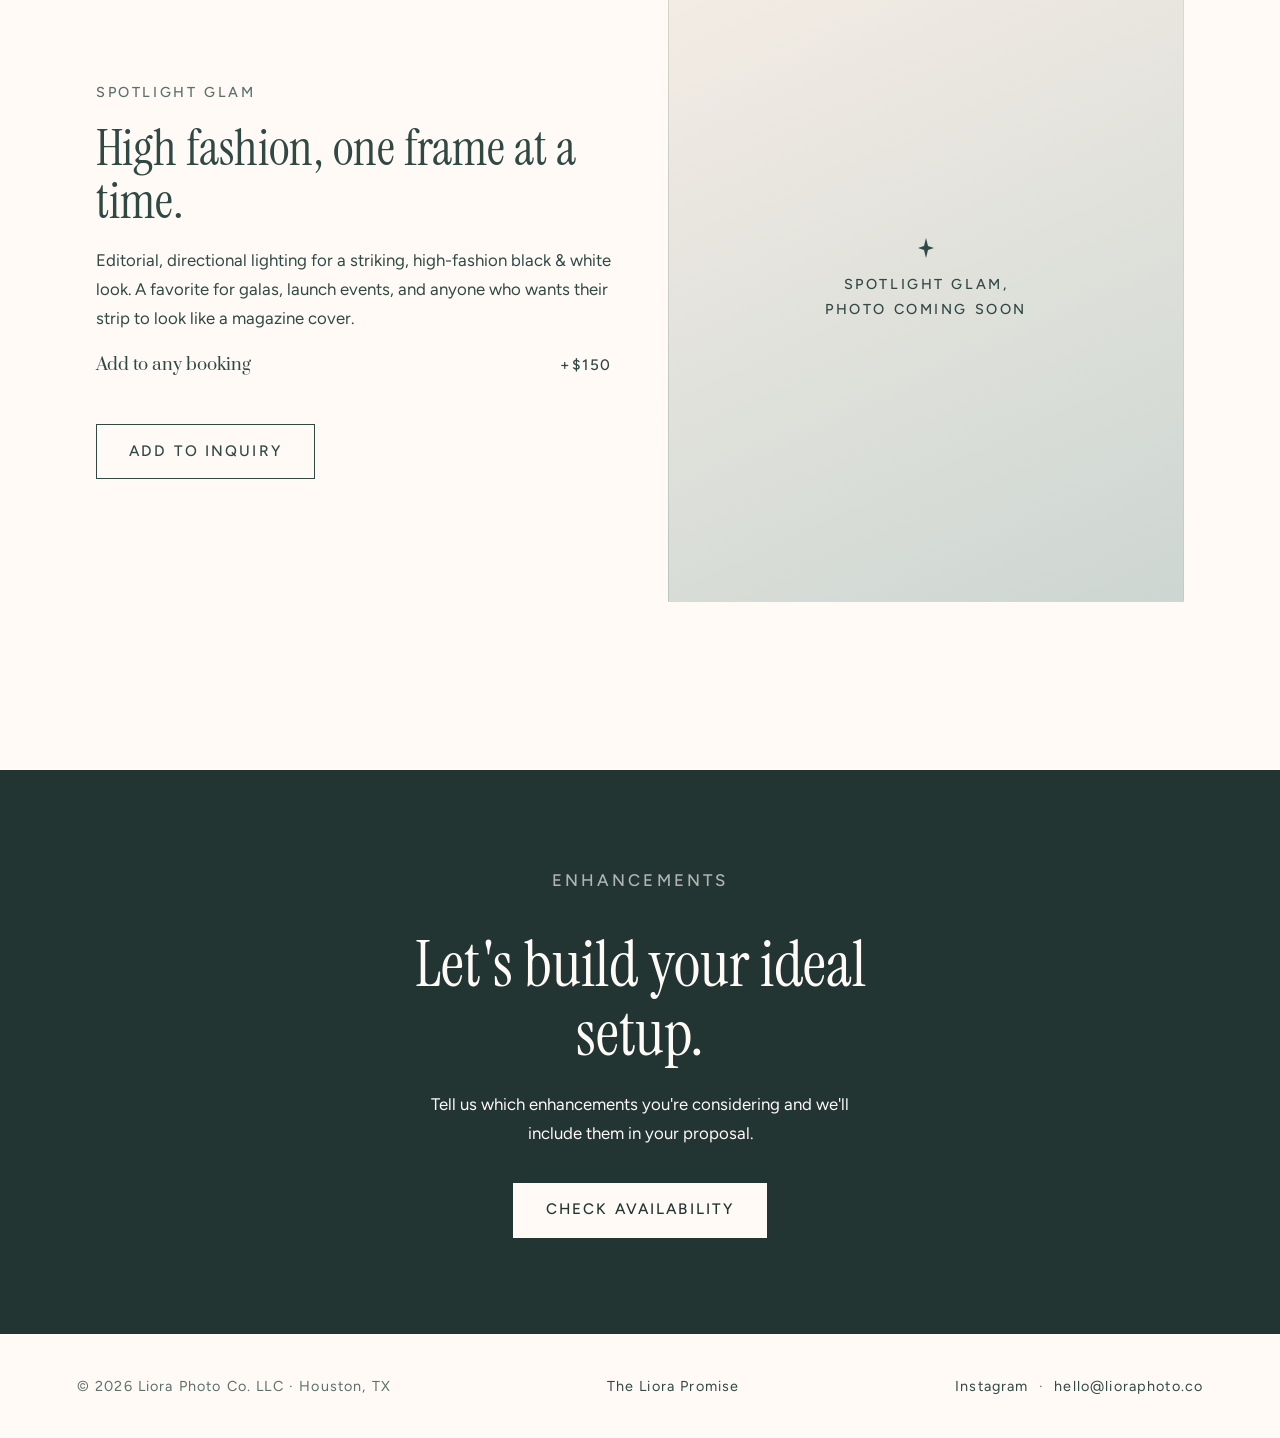
==== commit c4f04c0e: "Connect live inquiry form Co-Authored-By: Claude Sonnet 5 <noreply@anthropic.com>" ====
--- a/add-ons.html
+++ b/add-ons.html
@@ -163,7 +163,7 @@
 <footer>
   <span>© 2026 Liora Photo Co. LLC · Houston, TX</span>
   <span><a href="index.html#liora-promise">The Liora Promise</a></span>
-  <span><a href="#">Instagram</a> &nbsp;·&nbsp; <a href="mailto:hello@liorabooth.com">hello@liorabooth.com</a></span>
+  <span><a href="#">Instagram</a> &nbsp;·&nbsp; <a href="mailto:hello@lioraphoto.co">hello@lioraphoto.co</a></span>
 </footer>
 
 </body>
